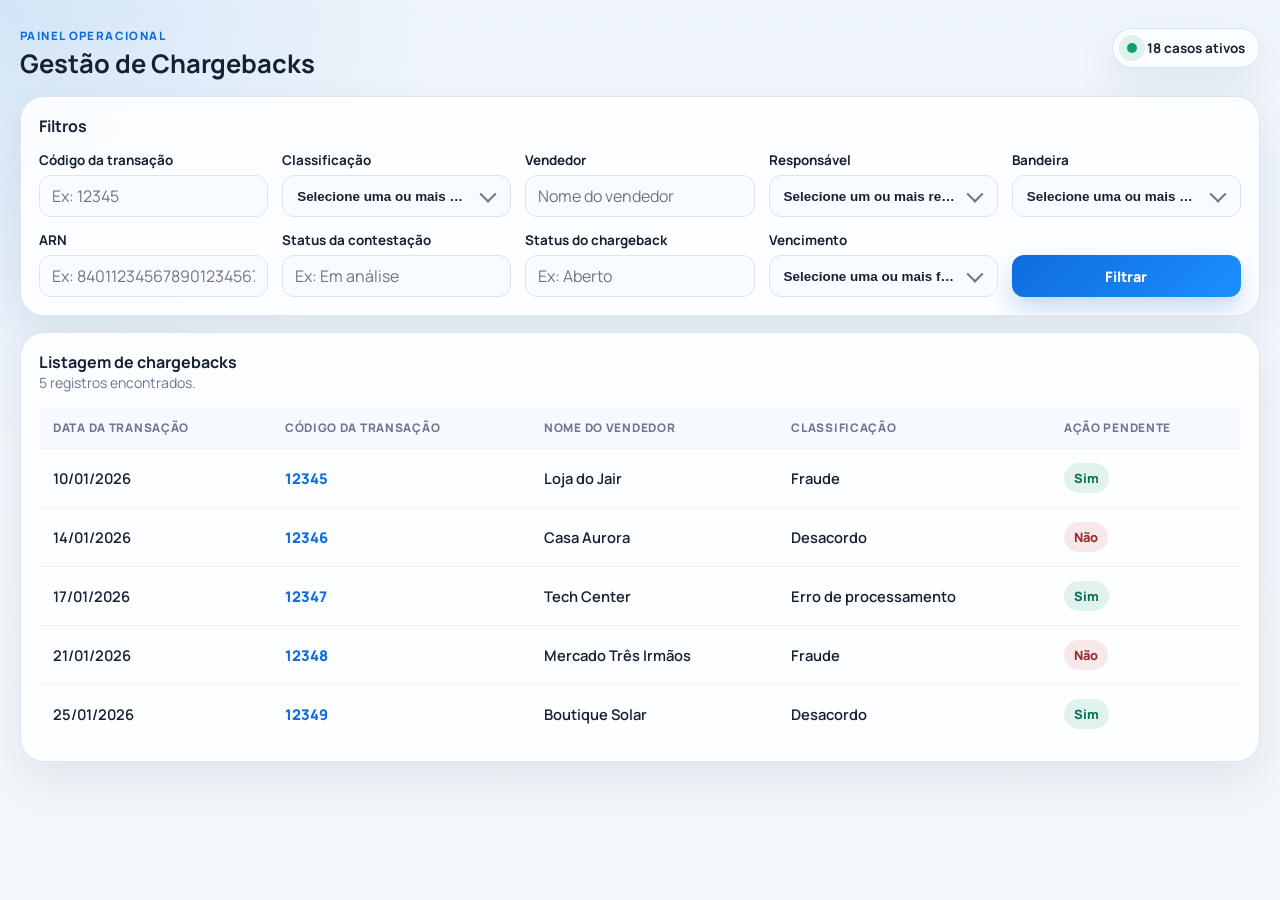
==== index.html @ 77378a9c "Add files via upload Primeira versão" ====
﻿<!DOCTYPE html>
<html lang="pt-BR">
<head>
  <meta charset="UTF-8">
  <meta name="viewport" content="width=device-width, initial-scale=1.0">
  <title>Gestão de Chargebacks</title>
  <link rel="preconnect" href="https://fonts.googleapis.com">
  <link rel="preconnect" href="https://fonts.gstatic.com" crossorigin>
  <link href="https://fonts.googleapis.com/css2?family=Manrope:wght@400;500;600;700;800&display=swap" rel="stylesheet">
  <link rel="stylesheet" href="style.css">
</head>
<body>
  <div class="page-shell">
    <header class="page-header">
      <div>
        <p class="eyebrow">Painel Operacional</p>
        <h1>Gestão de Chargebacks</h1>
      </div>
      <div class="header-badge">
        <span class="badge-dot"></span>
        18 casos ativos
      </div>
    </header>

    <main>
      <section class="card filters-card">
        <div class="section-heading">
          <h2>Filtros</h2>
        </div>

        <form id="filtersForm" class="filters-grid">
          <label class="field">
            <span>Código da transação</span>
            <input type="text" id="transactionCode" name="transactionCode" placeholder="Ex: 12345">
          </label>

          <div class="field field-multiselect">
            <span>Classificação</span>
            <div class="multiselect" data-name="classification" data-placeholder="Selecione uma ou mais classificações">
              <button class="multiselect-trigger" type="button" aria-expanded="false">
                <span class="multiselect-label">Selecione uma ou mais classificações</span>
              </button>
              <div class="multiselect-menu" hidden>
                <label class="multiselect-option"><input type="checkbox" value="Desacordo"> <span>Desacordo</span></label>
                <label class="multiselect-option"><input type="checkbox" value="Fraude"> <span>Fraude</span></label>
                <label class="multiselect-option"><input type="checkbox" value="Erro de processamento"> <span>Erro de processamento</span></label>
              </div>
            </div>
          </div>

          <label class="field">
            <span>Vendedor</span>
            <input type="text" id="seller" name="seller" placeholder="Nome do vendedor">
          </label>

          <div class="field field-multiselect">
            <span>Responsável</span>
            <div class="multiselect" data-name="owner" data-placeholder="Selecione um ou mais responsáveis">
              <button class="multiselect-trigger" type="button" aria-expanded="false">
                <span class="multiselect-label">Selecione um ou mais responsáveis</span>
              </button>
              <div class="multiselect-menu" hidden>
                <label class="multiselect-option"><input type="checkbox" value="Ana Souza"> <span>Ana Souza</span></label>
                <label class="multiselect-option"><input type="checkbox" value="Carlos Lima"> <span>Carlos Lima</span></label>
                <label class="multiselect-option"><input type="checkbox" value="Marina Costa"> <span>Marina Costa</span></label>
              </div>
            </div>
          </div>

          <div class="field field-multiselect">
            <span>Bandeira</span>
            <div class="multiselect" data-name="brand" data-placeholder="Selecione uma ou mais bandeiras">
              <button class="multiselect-trigger" type="button" aria-expanded="false">
                <span class="multiselect-label">Selecione uma ou mais bandeiras</span>
              </button>
              <div class="multiselect-menu" hidden>
                <label class="multiselect-option"><input type="checkbox" value="Visa"> <span>Visa</span></label>
                <label class="multiselect-option"><input type="checkbox" value="Mastercard"> <span>Mastercard</span></label>
                <label class="multiselect-option"><input type="checkbox" value="Elo"> <span>Elo</span></label>
                <label class="multiselect-option"><input type="checkbox" value="American Express"> <span>American Express</span></label>
                <label class="multiselect-option"><input type="checkbox" value="Hipercard"> <span>Hipercard</span></label>
              </div>
            </div>
          </div>

          <label class="field">
            <span>ARN</span>
            <input type="text" id="arn" name="arn" placeholder="Ex: 84011234567890123456789">
          </label>

          <label class="field">
            <span>Status da contestação</span>
            <input type="text" id="disputeStatus" name="disputeStatus" placeholder="Ex: Em análise">
          </label>

          <label class="field">
            <span>Status do chargeback</span>
            <input type="text" id="chargebackStatus" name="chargebackStatus" placeholder="Ex: Aberto">
          </label>

          <div class="field field-multiselect">
            <span>Vencimento</span>
            <div class="multiselect" data-name="dueDateRange" data-placeholder="Selecione uma ou mais faixas">
              <button class="multiselect-trigger" type="button" aria-expanded="false">
                <span class="multiselect-label">Selecione uma ou mais faixas</span>
              </button>
              <div class="multiselect-menu" hidden>
                <label class="multiselect-option"><input type="checkbox" value="Hoje"> <span>Hoje</span></label>
                <label class="multiselect-option"><input type="checkbox" value="Em 5 dias"> <span>Em 5 dias</span></label>
                <label class="multiselect-option"><input type="checkbox" value="Em 10 dias"> <span>Em 10 dias</span></label>
                <label class="multiselect-option"><input type="checkbox" value="Acima de 10 dias"> <span>Acima de 10 dias</span></label>
              </div>
            </div>
          </div>

          <div class="field action-field">
            <span class="hidden-label">Ação</span>
            <button type="submit" class="primary-button">Filtrar</button>
          </div>
        </form>
      </section>

      <section class="card table-card">
        <div class="section-heading">
          <h2>Listagem de chargebacks</h2>
          <p id="resultsSummary">5 registros encontrados.</p>
        </div>

        <div class="table-wrapper">
          <table>
            <thead>
              <tr>
                <th>Data da transação</th>
                <th>Código da transação</th>
                <th>Nome do vendedor</th>
                <th>Classificação</th>
                <th>Ação pendente</th>
              </tr>
            </thead>
            <tbody id="resultsBody"></tbody>
          </table>
        </div>
      </section>
    </main>
  </div>

  <script src="script.js"></script>
</body>
</html>
---- style.css ----
﻿:root {
  --bg: #f3f7fb;
  --panel: #ffffff;
  --panel-strong: #f8fbff;
  --text: #162033;
  --muted: #6d7890;
  --border: #dbe4f0;
  --accent: #0f6cdd;
  --accent-dark: #0a4d9b;
  --success: #0f9f6e;
  --warning: #ffa31a;
  --danger: #d14a4a;
  --shadow: 0 18px 45px rgba(18, 38, 63, 0.08);
  --radius-lg: 24px;
  --radius-md: 16px;
  --radius-sm: 12px;
}

* {
  box-sizing: border-box;
}

body {
  margin: 0;
  min-height: 100vh;
  font-family: "Manrope", sans-serif;
  color: var(--text);
  background:
    radial-gradient(circle at top left, rgba(15, 108, 221, 0.12), transparent 28%),
    linear-gradient(180deg, #eef5fb 0%, var(--bg) 100%);
}

body::before {
  content: "";
  position: fixed;
  inset: 0;
  pointer-events: none;
  background-image:
    linear-gradient(rgba(255, 255, 255, 0.32) 1px, transparent 1px),
    linear-gradient(90deg, rgba(255, 255, 255, 0.32) 1px, transparent 1px);
  background-size: 36px 36px;
  mask-image: linear-gradient(180deg, rgba(0, 0, 0, 0.42), transparent 92%);
}

.page-shell {
  position: relative;
  z-index: 1;
  max-width: 1360px;
  margin: 0 auto;
  padding: 28px 20px 40px;
}

.detail-layout {
  max-width: 1440px;
}

.page-header {
  display: flex;
  justify-content: space-between;
  align-items: flex-start;
  gap: 24px;
  margin-bottom: 18px;
}

.detail-header {
  align-items: center;
}

.eyebrow {
  margin: 0 0 6px;
  color: var(--accent);
  font-size: 0.72rem;
  font-weight: 800;
  text-transform: uppercase;
  letter-spacing: 0.12em;
}

h1,
h2,
h3,
p {
  margin-top: 0;
}

h1 {
  margin-bottom: 0;
  font-size: clamp(1.35rem, 2vw, 1.9rem);
  line-height: 1.15;
}

h3 {
  font-size: 0.92rem;
}

.subtitle,
.section-heading p,
#resultsSummary,
.empty-state,
.placeholder-panel p {
  color: var(--muted);
  font-size: 0.88rem;
}

.header-badge {
  display: inline-flex;
  align-items: center;
  gap: 10px;
  padding: 10px 14px;
  border: 1px solid rgba(15, 108, 221, 0.16);
  border-radius: 999px;
  background: rgba(255, 255, 255, 0.78);
  box-shadow: var(--shadow);
  font-size: 0.84rem;
  font-weight: 700;
}

.badge-dot {
  width: 10px;
  height: 10px;
  border-radius: 50%;
  background: var(--success);
  box-shadow: 0 0 0 8px rgba(15, 159, 110, 0.12);
}

.card {
  position: relative;
  overflow: hidden;
  border: 1px solid rgba(219, 228, 240, 0.92);
  border-radius: var(--radius-lg);
  background: rgba(255, 255, 255, 0.86);
  box-shadow: var(--shadow);
  backdrop-filter: blur(14px);
}

.card::after {
  content: "";
  position: absolute;
  inset: 0;
  border-radius: inherit;
  border: 1px solid rgba(255, 255, 255, 0.45);
  pointer-events: none;
}

.filters-card,
.table-card,
.detail-card,
.detail-summary-card {
  padding: 18px;
}

.filters-card {
  margin-bottom: 16px;
}

.section-heading {
  margin-bottom: 14px;
}

.section-heading h2 {
  margin-bottom: 0;
  font-size: 1rem;
}

.section-heading-compact {
  margin-bottom: 10px;
}

.filters-grid {
  display: grid;
  grid-template-columns: repeat(5, minmax(0, 1fr));
  gap: 14px;
  align-items: end;
}

.field {
  display: flex;
  flex-direction: column;
  gap: 6px;
}

.field span {
  font-size: 0.84rem;
  font-weight: 700;
}

input,
select,
.primary-button,
.back-link,
.tab-button,
.accordion-toggle {
  font: inherit;
}

input,
select {
  height: 42px;
  width: 100%;
  padding: 0 12px;
  border: 1px solid var(--border);
  border-radius: var(--radius-sm);
  background: var(--panel-strong);
  color: var(--text);
  outline: none;
  transition: border-color 0.2s ease, box-shadow 0.2s ease, transform 0.2s ease;
}

input:focus,
select:focus {
  border-color: rgba(15, 108, 221, 0.55);
  box-shadow: 0 0 0 4px rgba(15, 108, 221, 0.12);
  transform: translateY(-1px);
}

.action-field {
  justify-content: flex-end;
}

.hidden-label {
  visibility: hidden;
}

.primary-button,
.back-link {
  display: inline-flex;
  justify-content: center;
  align-items: center;
  min-height: 42px;
  padding: 0 16px;
  border: 0;
  border-radius: 12px;
  background: linear-gradient(135deg, var(--accent) 0%, #1b8fff 100%);
  color: #fff;
  font-size: 0.9rem;
  font-weight: 800;
  text-decoration: none;
  box-shadow: 0 12px 24px rgba(15, 108, 221, 0.24);
  cursor: pointer;
  transition: transform 0.2s ease, box-shadow 0.2s ease, filter 0.2s ease;
}

.primary-button:hover,
.back-link:hover {
  transform: translateY(-2px);
  box-shadow: 0 16px 28px rgba(15, 108, 221, 0.28);
  filter: saturate(1.08);
}

.secondary-link {
  min-width: 128px;
  background: linear-gradient(135deg, #e7f1fb 0%, #d8e8fb 100%);
  color: var(--accent-dark);
  box-shadow: none;
}

.table-wrapper {
  overflow-x: auto;
}

table {
  width: 100%;
  border-collapse: collapse;
  min-width: 760px;
}

thead th {
  padding: 12px 14px;
  text-align: left;
  font-size: 0.74rem;
  font-weight: 800;
  color: var(--muted);
  text-transform: uppercase;
  letter-spacing: 0.06em;
  background: #f6fafe;
}

tbody td {
  padding: 14px;
  border-top: 1px solid #edf2f8;
  font-size: 0.92rem;
  font-weight: 600;
}

tbody tr {
  transition: background-color 0.2s ease;
}

tbody tr:hover {
  background: rgba(15, 108, 221, 0.04);
}

.transaction-link {
  color: var(--accent);
  font-weight: 800;
  text-decoration: none;
}

.transaction-link:hover {
  color: var(--accent-dark);
  text-decoration: underline;
}

.pill {
  display: inline-flex;
  align-items: center;
  gap: 8px;
  padding: 6px 10px;
  border-radius: 999px;
  font-size: 0.8rem;
  font-weight: 800;
}

.pill.is-positive {
  background: rgba(15, 159, 110, 0.12);
  color: #087251;
}

.pill.is-neutral {
  background: rgba(15, 108, 221, 0.1);
  color: var(--accent-dark);
}

.pill.is-warning {
  background: rgba(255, 163, 26, 0.14);
  color: #a55a00;
}

.pill.is-negative {
  background: rgba(209, 74, 74, 0.12);
  color: #992d2d;
}

.empty-state {
  padding: 28px 12px 12px;
  text-align: center;
}

.detail-card {
  width: min(720px, 100%);
}

.detail-content {
  display: grid;
  gap: 16px;
}

.summary-topbar {
  display: flex;
  justify-content: space-between;
  align-items: flex-start;
  gap: 16px;
  margin-bottom: 16px;
}

.summary-highlight {
  min-width: 190px;
  padding: 14px 16px;
  border: 1px solid rgba(15, 108, 221, 0.14);
  border-radius: var(--radius-md);
  background: linear-gradient(180deg, rgba(15, 108, 221, 0.08), rgba(255, 255, 255, 0.86));
}

.summary-highlight span,
.installment-label {
  display: block;
  margin-bottom: 6px;
  font-size: 0.72rem;
  font-weight: 800;
  color: var(--muted);
  text-transform: uppercase;
  letter-spacing: 0.06em;
}

.summary-highlight strong {
  font-size: 0.96rem;
}

.summary-columns {
  display: grid;
  grid-template-columns: repeat(2, minmax(0, 1fr));
  gap: 16px;
}

.detail-grid {
  display: grid;
  grid-template-columns: repeat(2, minmax(0, 1fr));
  gap: 12px;
  margin: 16px 0 18px;
}

.summary-grid {
  margin: 0;
}

.detail-item {
  padding: 14px;
  border: 1px solid #e6eef8;
  border-radius: var(--radius-md);
  background: #f9fbfe;
}

.summary-item {
  min-height: 78px;
}

.detail-item strong {
  display: block;
  margin-bottom: 6px;
  font-size: 0.72rem;
  color: var(--muted);
  text-transform: uppercase;
  letter-spacing: 0.06em;
}

.summary-item span {
  font-size: 0.88rem;
  line-height: 1.35;
  font-weight: 700;
}

.tabs-card {
  padding: 0;
}

.tabs-nav {
  display: flex;
  flex-wrap: wrap;
  gap: 10px;
  padding: 16px 18px 0;
}

.tab-button {
  min-height: 36px;
  padding: 0 12px;
  border: 1px solid #d9e6f5;
  border-radius: 999px;
  background: #f5f9fe;
  color: var(--muted);
  font-size: 0.84rem;
  font-weight: 800;
  cursor: pointer;
  transition: all 0.2s ease;
}

.tab-button:hover,
.tab-button.is-active {
  border-color: rgba(15, 108, 221, 0.24);
  background: rgba(15, 108, 221, 0.1);
  color: var(--accent-dark);
}

.tabs-panels {
  padding: 18px;
}

.tab-panel {
  display: none;
}

.tab-panel.is-active {
  display: block;
}

.placeholder-panel {
  padding: 18px;
  border: 1px dashed #d7e2ef;
  border-radius: var(--radius-md);
  background: #fbfdff;
}

.installments-list {
  display: grid;
  gap: 12px;
}

.installment-card {
  border: 1px solid #e1eaf5;
  border-radius: 22px;
  background: linear-gradient(180deg, rgba(248, 251, 255, 0.98), rgba(255, 255, 255, 0.98));
  overflow: hidden;
}

.installment-grid {
  display: grid;
  grid-template-columns: repeat(9, minmax(0, 1fr));
  gap: 12px;
  align-items: center;
  padding: 16px;
}

.installment-grid strong {
  display: block;
}

.installment-action {
  display: flex;
  justify-content: flex-end;
}

.accordion-toggle {
  min-width: 92px;
  min-height: 36px;
  border: 1px solid #d7e4f3;
  border-radius: 12px;
  background: #fff;
  color: var(--accent-dark);
  font-size: 0.84rem;
  font-weight: 800;
  cursor: pointer;
}

.accordion-panel {
  padding: 0 16px 16px;
  border-top: 1px solid #e7eef7;
  background: rgba(246, 250, 255, 0.8);
}

.accordion-section {
  padding-top: 16px;
}

.compact-table table {
  min-width: 620px;
}

.parcel-action-form {
  display: grid;
  grid-template-columns: minmax(220px, 1fr) minmax(180px, 220px) auto;
  gap: 12px;
  align-items: end;
}

@media (max-width: 1180px) {
  .filters-grid {
    grid-template-columns: repeat(3, minmax(0, 1fr));
  }

  .installment-grid {
    grid-template-columns: repeat(5, minmax(0, 1fr));
  }
}

@media (max-width: 840px) {
  .page-shell {
    padding-inline: 16px;
  }

  .page-header,
  .summary-topbar {
    flex-direction: column;
  }

  .filters-grid,
  .detail-grid,
  .summary-columns {
    grid-template-columns: repeat(2, minmax(0, 1fr));
  }

  .parcel-action-form {
    grid-template-columns: 1fr;
  }
}

@media (max-width: 620px) {
  .filters-card,
  .table-card,
  .detail-card,
  .detail-summary-card {
    padding: 20px;
  }

  .filters-grid,
  .detail-grid,
  .summary-columns,
  .installment-grid {
    grid-template-columns: 1fr;
  }

  .action-field {
    justify-content: stretch;
  }

  .primary-button,
  .back-link {
    width: 100%;
  }

  .tabs-nav,
  .tabs-panels {
    padding-inline: 20px;
  }

  .accordion-panel,
  .installment-grid {
    padding-inline: 16px;
  }
}

select[multiple] {
  min-height: 120px;
  padding-block: 10px;
}

select[multiple] option {
  padding: 8px 10px;
  border-radius: 8px;
}

.field-multiselect {
  align-self: stretch;
  position: relative;
}

.multiselect {
  position: relative;
}

.multiselect-trigger {
  position: relative;
  justify-content: flex-start;
  width: 100%;
  height: 42px;
  padding: 0 42px 0 14px;
  border: 1px solid var(--border);
  border-radius: var(--radius-sm);
  background: var(--panel-strong);
  color: var(--text);
  box-shadow: none;
}

.multiselect-trigger:hover {
  transform: none;
  box-shadow: none;
  filter: none;
}

.multiselect-trigger::after {
  content: "";
  position: absolute;
  right: 16px;
  top: 50%;
  width: 10px;
  height: 10px;
  border-right: 2px solid var(--muted);
  border-bottom: 2px solid var(--muted);
  transform: translateY(-65%) rotate(45deg);
  transition: transform 0.2s ease;
}

.multiselect.is-open .multiselect-trigger {
  border-color: rgba(15, 108, 221, 0.55);
  box-shadow: 0 0 0 4px rgba(15, 108, 221, 0.12);
}

.multiselect.is-open .multiselect-trigger::after {
  transform: translateY(-25%) rotate(-135deg);
}

.multiselect-label {
  display: block;
  width: 100%;
  overflow: hidden;
  color: var(--text);
  font-size: 0.9rem;
  font-weight: 500;
  text-align: left;
  text-overflow: ellipsis;
  white-space: nowrap;
}

.multiselect-menu {
  position: absolute;
  top: calc(100% + 8px);
  left: 0;
  right: 0;
  z-index: 20;
  display: grid;
  gap: 4px;
  max-height: 220px;
  padding: 8px;
  overflow-y: auto;
  border: 1px solid var(--border);
  border-radius: var(--radius-md);
  background: #fff;
  box-shadow: 0 18px 45px rgba(18, 38, 63, 0.14);
}

.multiselect-menu[hidden] {
  display: none;
}

.multiselect-option {
  display: flex;
  align-items: center;
  gap: 10px;
  padding: 8px 10px;
  border-radius: 10px;
  cursor: pointer;
  transition: background-color 0.2s ease;
}

.multiselect-option:hover {
  background: rgba(15, 108, 221, 0.06);
}

.multiselect-option input {
  width: 16px;
  height: 16px;
  margin: 0;
}

.multiselect-option span {
  font-size: 0.84rem;
  font-weight: 600;
}

.contestation-stack {
  display: grid;
  gap: 14px;
}

.contestation-card {
  padding: 16px;
  border: 1px solid #e1eaf5;
  border-radius: 20px;
  background: linear-gradient(180deg, rgba(248, 251, 255, 0.96), rgba(255, 255, 255, 0.98));
}

.contestation-actions {
  display: flex;
  flex-wrap: wrap;
  gap: 10px;
  margin-top: 14px;
}

.action-button {
  min-height: 40px;
  padding: 0 14px;
  border: 0;
  border-radius: 12px;
  font: inherit;
  font-size: 0.88rem;
  font-weight: 800;
  cursor: pointer;
}

.action-button-secondary {
  border: 1px solid #d8e5f3;
  background: #fff;
  color: var(--accent-dark);
}

.contestation-columns {
  display: grid;
  grid-template-columns: repeat(2, minmax(0, 1fr));
  gap: 14px;
}

.contestation-status-box {
  margin-bottom: 14px;
  padding: 14px 16px;
  border: 1px solid rgba(15, 108, 221, 0.14);
  border-radius: 16px;
  background: rgba(15, 108, 221, 0.06);
}

.contestation-status-box span,
.communication-meta {
  display: block;
  color: var(--muted);
  font-size: 0.78rem;
  font-weight: 700;
}

.contestation-status-box strong {
  display: block;
  margin-top: 6px;
  font-size: 0.96rem;
}

.communication-block + .communication-block {
  margin-top: 14px;
}

.communication-block h4 {
  margin: 0 0 8px;
  font-size: 0.9rem;
}

.communication-text {
  margin-top: 10px;
  padding: 12px;
  border: 1px solid #e4ecf7;
  border-radius: 14px;
  background: #fff;
  font-size: 0.88rem;
  line-height: 1.55;
}

.attachment-chip {
  display: inline-flex;
  margin-top: 12px;
  padding: 6px 10px;
  border-radius: 999px;
  background: rgba(15, 108, 221, 0.08);
  color: var(--accent-dark);
  font-size: 0.8rem;
  font-weight: 700;
}

.notes-textarea {
  width: 100%;
  min-height: 120px;
  padding: 12px;
  border: 1px solid var(--border);
  border-radius: var(--radius-sm);
  background: var(--panel-strong);
  color: var(--text);
  font: inherit;
  resize: vertical;
  outline: none;
}

.notes-textarea:focus {
  border-color: rgba(15, 108, 221, 0.55);
  box-shadow: 0 0 0 4px rgba(15, 108, 221, 0.12);
}

.notes-actions {
  margin-top: 12px;
}

@media (max-width: 840px) {
  .contestation-columns {
    grid-template-columns: repeat(2, minmax(0, 1fr));
  }
}

@media (max-width: 620px) {
  .contestation-columns {
    grid-template-columns: 1fr;
  }
}
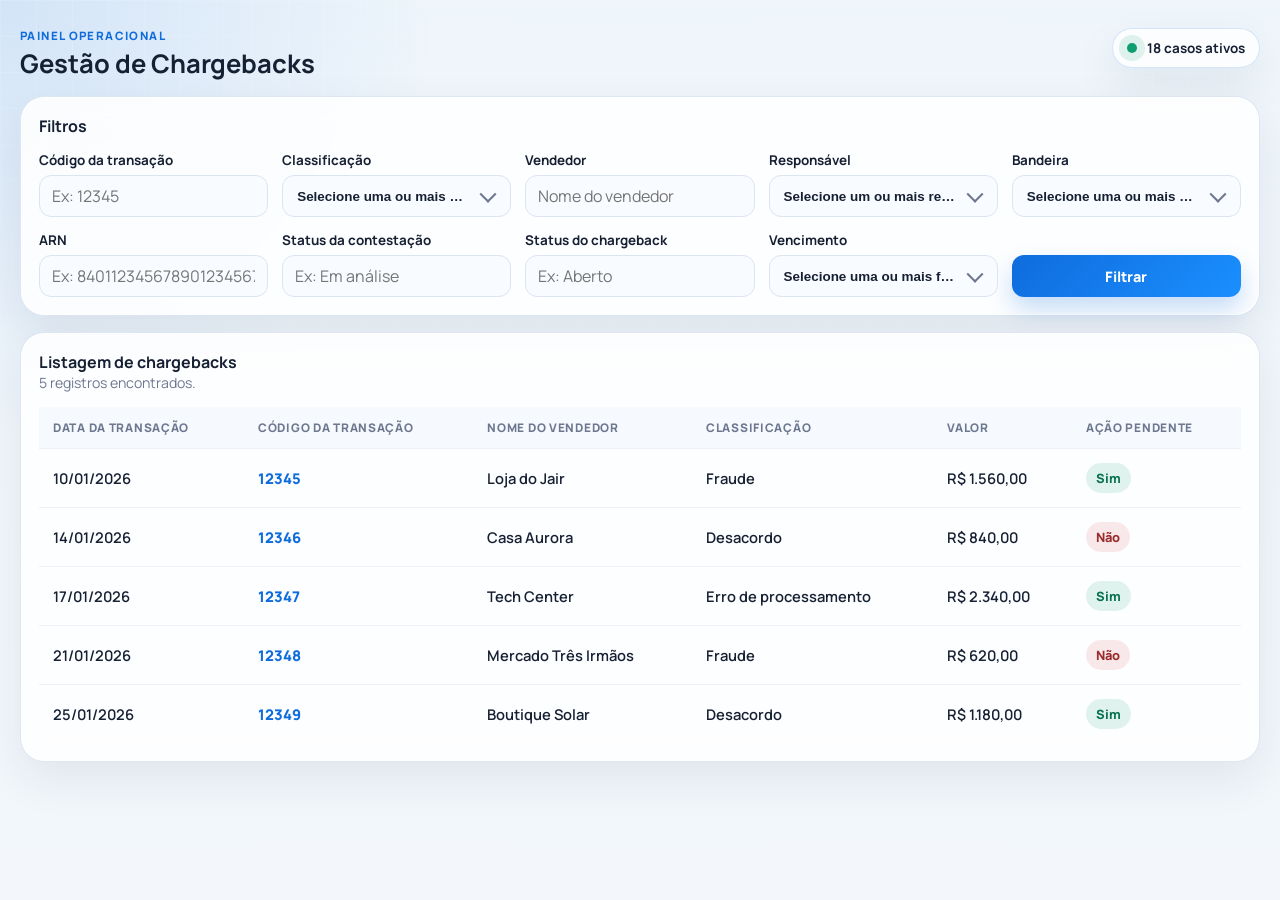
==== commit b153b97f: "Ajuste de listagem e CSS" ====
--- a/index.html
+++ b/index.html
@@ -134,6 +134,7 @@
                 <th>Código da transação</th>
                 <th>Nome do vendedor</th>
                 <th>Classificação</th>
+                <th>Valor</th>
                 <th>Ação pendente</th>
               </tr>
             </thead>
--- a/style.css
+++ b/style.css
@@ -150,6 +150,7 @@
 
 .filters-card {
   margin-bottom: 16px;
+  overflow: visible;
 }
 
 .section-heading {
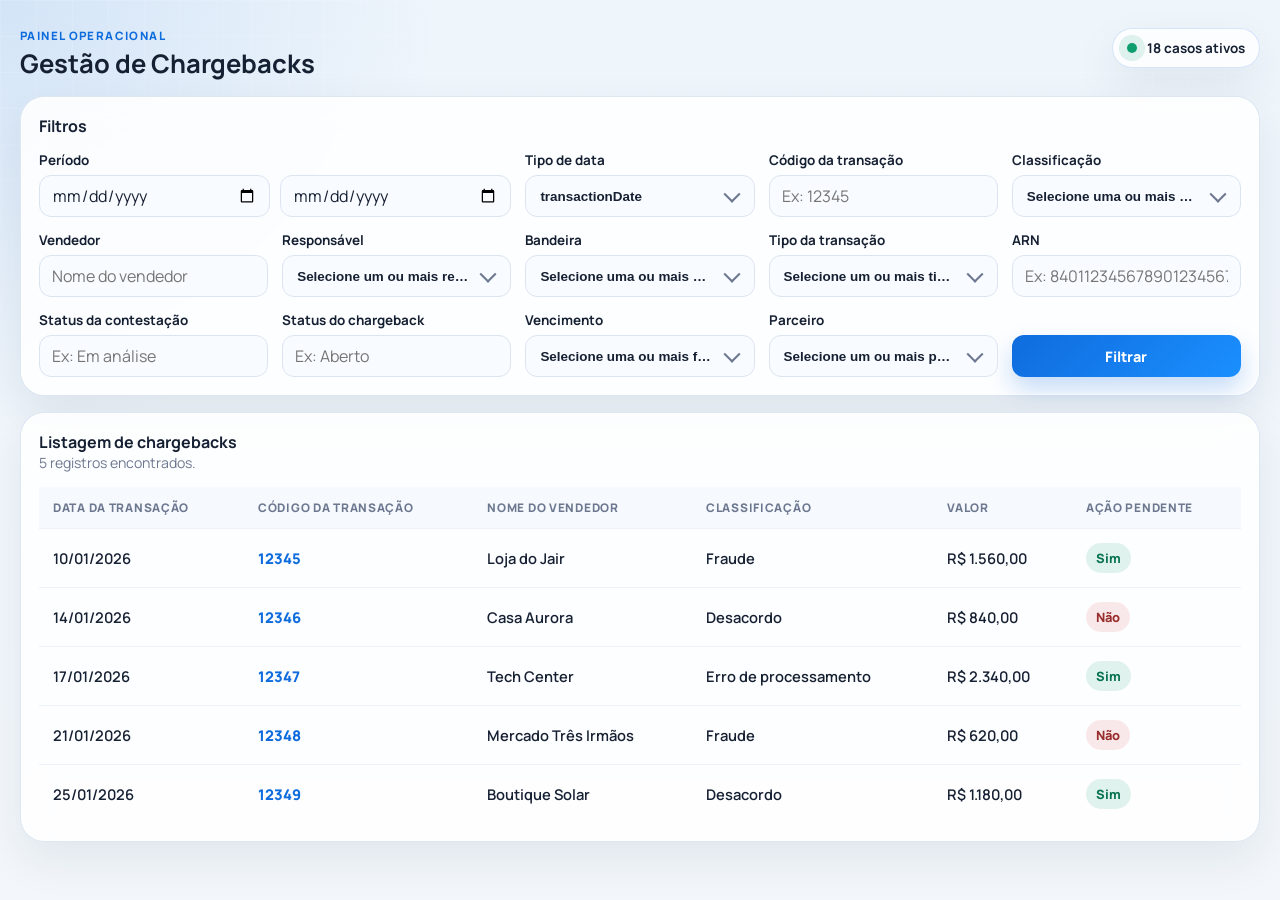
==== commit edca44f2: "Atualização filtros" ====
--- a/index.html
+++ b/index.html
@@ -29,6 +29,27 @@
         </div>
 
         <form id="filtersForm" class="filters-grid">
+          <div class="field field-date-range">
+            <span>Período</span>
+            <div class="date-range-group">
+              <input type="date" id="startDate" name="startDate" aria-label="Data inicial">
+              <input type="date" id="endDate" name="endDate" aria-label="Data final">
+            </div>
+          </div>
+
+          <div class="field field-multiselect">
+            <span>Tipo de data</span>
+            <div class="multiselect" data-name="dateType" data-placeholder="Data da transação">
+              <button class="multiselect-trigger" type="button" aria-expanded="false">
+                <span class="multiselect-label">Data da transação</span>
+              </button>
+              <div class="multiselect-menu" hidden>
+                <label class="multiselect-option"><input type="checkbox" value="transactionDate" checked> <span>Data da transação</span></label>
+                <label class="multiselect-option"><input type="checkbox" value="chargebackDate"> <span>Data do chargeback</span></label>
+              </div>
+            </div>
+          </div>
+
           <label class="field">
             <span>Código da transação</span>
             <input type="text" id="transactionCode" name="transactionCode" placeholder="Ex: 12345">
@@ -83,6 +104,20 @@
             </div>
           </div>
 
+          <div class="field field-multiselect">
+            <span>Tipo da transação</span>
+            <div class="multiselect" data-name="transactionType" data-placeholder="Selecione um ou mais tipos">
+              <button class="multiselect-trigger" type="button" aria-expanded="false">
+                <span class="multiselect-label">Selecione um ou mais tipos</span>
+              </button>
+              <div class="multiselect-menu" hidden>
+                <label class="multiselect-option"><input type="checkbox" value="Web"> <span>Web</span></label>
+                <label class="multiselect-option"><input type="checkbox" value="APP"> <span>APP</span></label>
+                <label class="multiselect-option"><input type="checkbox" value="Mobile"> <span>Mobile</span></label>
+              </div>
+            </div>
+          </div>
+
           <label class="field">
             <span>ARN</span>
             <input type="text" id="arn" name="arn" placeholder="Ex: 84011234567890123456789">
@@ -109,6 +144,20 @@
                 <label class="multiselect-option"><input type="checkbox" value="Em 5 dias"> <span>Em 5 dias</span></label>
                 <label class="multiselect-option"><input type="checkbox" value="Em 10 dias"> <span>Em 10 dias</span></label>
                 <label class="multiselect-option"><input type="checkbox" value="Acima de 10 dias"> <span>Acima de 10 dias</span></label>
+              </div>
+            </div>
+          </div>
+
+          <div class="field field-multiselect">
+            <span>Parceiro</span>
+            <div class="multiselect" data-name="partner" data-placeholder="Selecione um ou mais parceiros">
+              <button class="multiselect-trigger" type="button" aria-expanded="false">
+                <span class="multiselect-label">Selecione um ou mais parceiros</span>
+              </button>
+              <div class="multiselect-menu" hidden>
+                <label class="multiselect-option"><input type="checkbox" value="Todos"> <span>Todos</span></label>
+                <label class="multiselect-option"><input type="checkbox" value="Clear"> <span>Clear</span></label>
+                <label class="multiselect-option"><input type="checkbox" value="Unico"> <span>Unico</span></label>
               </div>
             </div>
           </div>
--- a/style.css
+++ b/style.css
@@ -171,6 +171,16 @@
   grid-template-columns: repeat(5, minmax(0, 1fr));
   gap: 14px;
   align-items: end;
+}
+
+.field-date-range {
+  grid-column: span 2;
+}
+
+.date-range-group {
+  display: grid;
+  grid-template-columns: repeat(2, minmax(0, 1fr));
+  gap: 10px;
 }
 
 .field {
@@ -536,6 +546,10 @@
     grid-template-columns: repeat(3, minmax(0, 1fr));
   }
 
+  .field-date-range {
+    grid-column: span 2;
+  }
+
   .installment-grid {
     grid-template-columns: repeat(5, minmax(0, 1fr));
   }
@@ -555,6 +569,10 @@
   .detail-grid,
   .summary-columns {
     grid-template-columns: repeat(2, minmax(0, 1fr));
+  }
+
+  .field-date-range {
+    grid-column: span 2;
   }
 
   .parcel-action-form {
@@ -574,6 +592,12 @@
   .detail-grid,
   .summary-columns,
   .installment-grid {
+    grid-template-columns: 1fr;
+  }
+
+  .field-date-range,
+  .field-date-range .date-range-group {
+    grid-column: span 1;
     grid-template-columns: 1fr;
   }
 
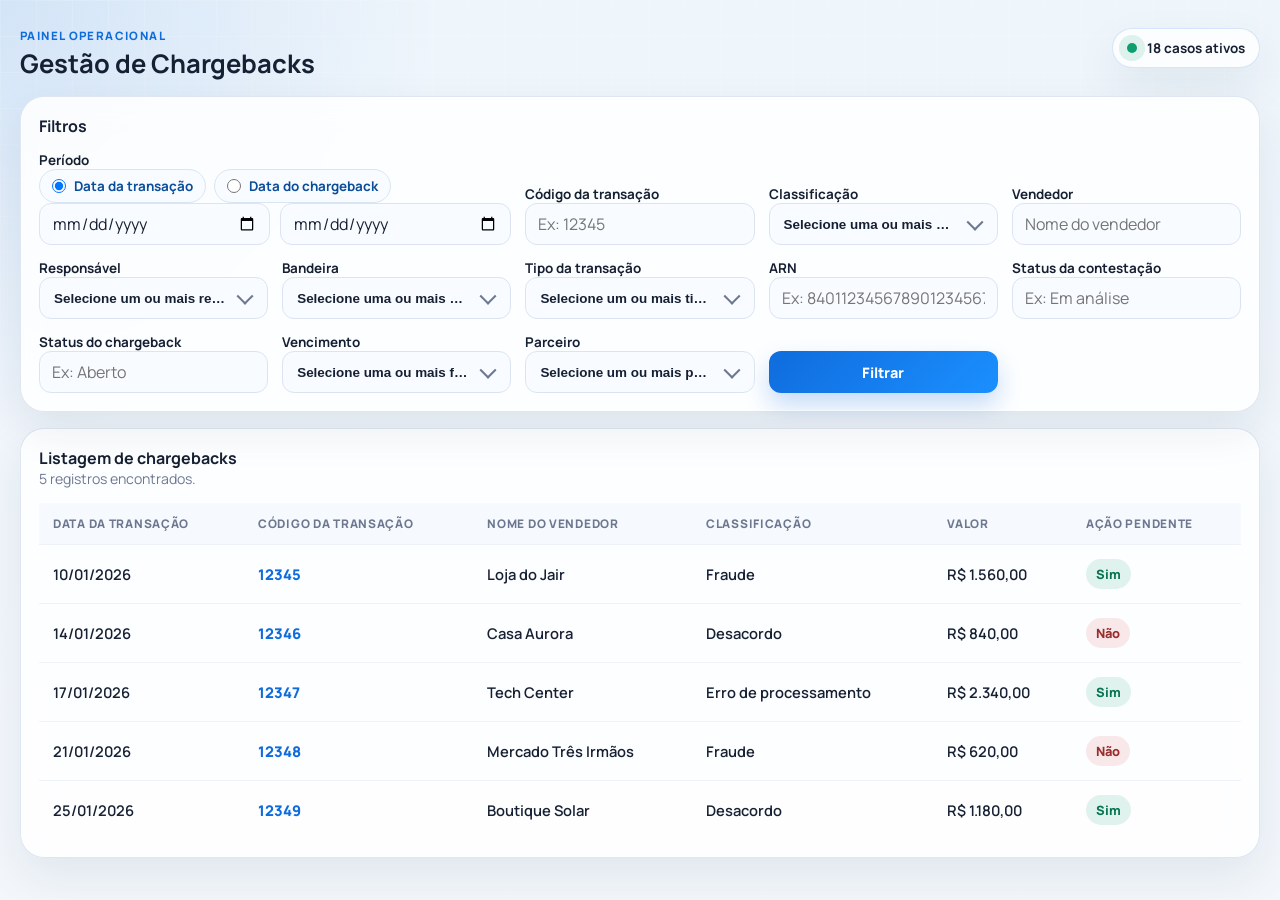
==== commit 78ba2346: "juste de CSS" ====
--- a/index.html
+++ b/index.html
@@ -31,22 +31,19 @@
         <form id="filtersForm" class="filters-grid">
           <div class="field field-date-range">
             <span>Período</span>
+            <div class="date-type-group" role="radiogroup" aria-label="Tipo de data">
+              <label class="date-type-option">
+                <input type="radio" name="dateType" value="transactionDate" checked>
+                <span>Data da transação</span>
+              </label>
+              <label class="date-type-option">
+                <input type="radio" name="dateType" value="chargebackDate">
+                <span>Data do chargeback</span>
+              </label>
+            </div>
             <div class="date-range-group">
               <input type="date" id="startDate" name="startDate" aria-label="Data inicial">
               <input type="date" id="endDate" name="endDate" aria-label="Data final">
-            </div>
-          </div>
-
-          <div class="field field-multiselect">
-            <span>Tipo de data</span>
-            <div class="multiselect" data-name="dateType" data-placeholder="Data da transação">
-              <button class="multiselect-trigger" type="button" aria-expanded="false">
-                <span class="multiselect-label">Data da transação</span>
-              </button>
-              <div class="multiselect-menu" hidden>
-                <label class="multiselect-option"><input type="checkbox" value="transactionDate" checked> <span>Data da transação</span></label>
-                <label class="multiselect-option"><input type="checkbox" value="chargebackDate"> <span>Data do chargeback</span></label>
-              </div>
             </div>
           </div>
 
--- a/style.css
+++ b/style.css
@@ -124,7 +124,7 @@
 
 .card {
   position: relative;
-  overflow: hidden;
+  overflow: visible;
   border: 1px solid rgba(219, 228, 240, 0.92);
   border-radius: var(--radius-lg);
   background: rgba(255, 255, 255, 0.86);
@@ -177,6 +177,33 @@
   grid-column: span 2;
 }
 
+.date-type-group {
+  display: flex;
+  flex-wrap: wrap;
+  gap: 8px;
+}
+
+.date-type-option {
+  display: inline-flex;
+  align-items: center;
+  gap: 8px;
+  min-height: 34px;
+  padding: 0 12px;
+  border: 1px solid #d8e5f3;
+  border-radius: 999px;
+  background: #f8fbff;
+  color: var(--accent-dark);
+  font-size: 0.82rem;
+  font-weight: 700;
+  cursor: pointer;
+}
+
+.date-type-option input {
+  width: 14px;
+  height: 14px;
+  margin: 0;
+}
+
 .date-range-group {
   display: grid;
   grid-template-columns: repeat(2, minmax(0, 1fr));
@@ -186,7 +213,8 @@
 .field {
   display: flex;
   flex-direction: column;
-  gap: 6px;
+  /*gap: 6px;*/
+  justify-content: flex-end; /* 🔥 garante alinhamento */
 }
 
 .field span {
@@ -216,8 +244,8 @@
   transition: border-color 0.2s ease, box-shadow 0.2s ease, transform 0.2s ease;
 }
 
-input:focus,
-select:focus {
+input:focus,
+select:focus {
   border-color: rgba(15, 108, 221, 0.55);
   box-shadow: 0 0 0 4px rgba(15, 108, 221, 0.12);
   transform: translateY(-1px);
@@ -619,7 +647,7 @@
   .installment-grid {
     padding-inline: 16px;
   }
-}
+}
 
 select[multiple] {
   min-height: 120px;
@@ -638,6 +666,7 @@
 
 .multiselect {
   position: relative;
+  z-index: 1;
 }
 
 .multiselect-trigger {
@@ -866,4 +895,24 @@
     grid-template-columns: 1fr;
   }
 }
-
+
+
+
+/* Fix dropdown overlap */
+.multiselect {
+  position: relative;
+  z-index: 30;
+}
+
+.multiselect-menu {
+  z-index: 999;
+}
+
+.multiselect.is-open {
+  z-index: 1000; /* 🔥 sobe só quando está aberto */
+}
+
+.filters-card {
+  position: relative;
+  z-index: 10;
+}
